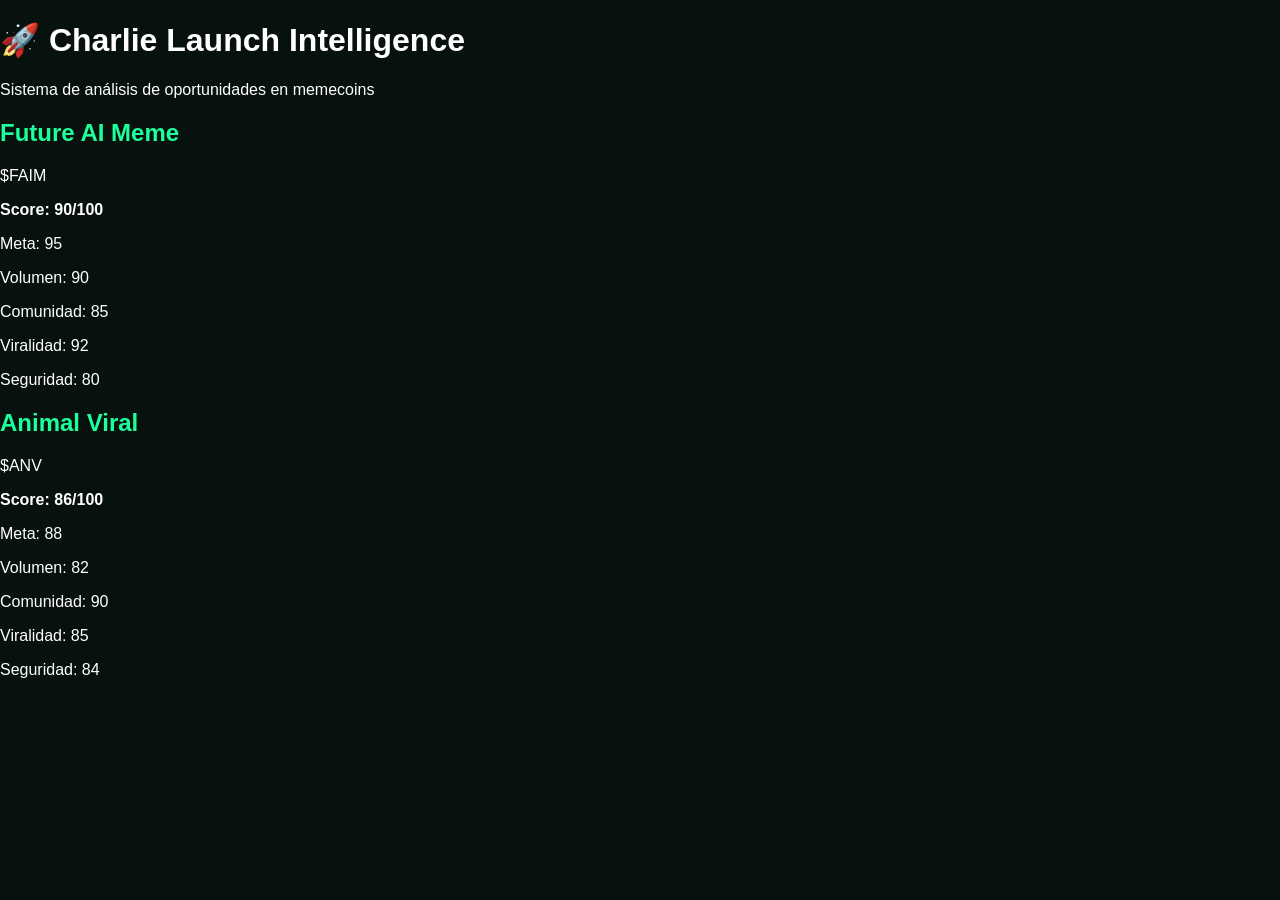
==== index.html @ dab82b5c "Rename frontend/index.html to index.html" ====
<!DOCTYPE html>
<html lang="es">
<head>
<meta charset="UTF-8">
<title>Charlie Launch Intelligence</title>
<link rel="stylesheet" href="style.css">
</head>

<body>

<h1>🚀 Charlie Launch Intelligence</h1>

<p>Sistema de análisis de oportunidades en memecoins</p>

<div id="resultado"></div>

<script src="./app.js"></script>

</body>
</html>
---- style.css ----
body {
    margin: 0;
    padding: 0;
    background: #07110d;
    color: #ffffff;
    font-family: Arial, sans-serif;
}


header {
    padding: 30px;
    text-align: center;
    border-bottom: 1px solid #1cff9b;
}


header h1 {
    color: #1cff9b;
    font-size: 38px;
}


.panel {

    margin: 25px auto;
    width: 85%;
    background: #0d1b16;
    border: 1px solid #1cff9b;
    border-radius: 15px;
    padding: 25px;

}


h2 {
    color: #1cff9b;
}


#status {

    color: #00ff88;
    font-weight: bold;

}


table {

    width: 100%;
    border-collapse: collapse;

}


th {

    background: #123326;
    padding: 15px;

}


td {

    padding: 12px;
    border-bottom: 1px solid #1c3d30;

}


footer {

    text-align:center;
    padding:30px;
    color:#888;

}
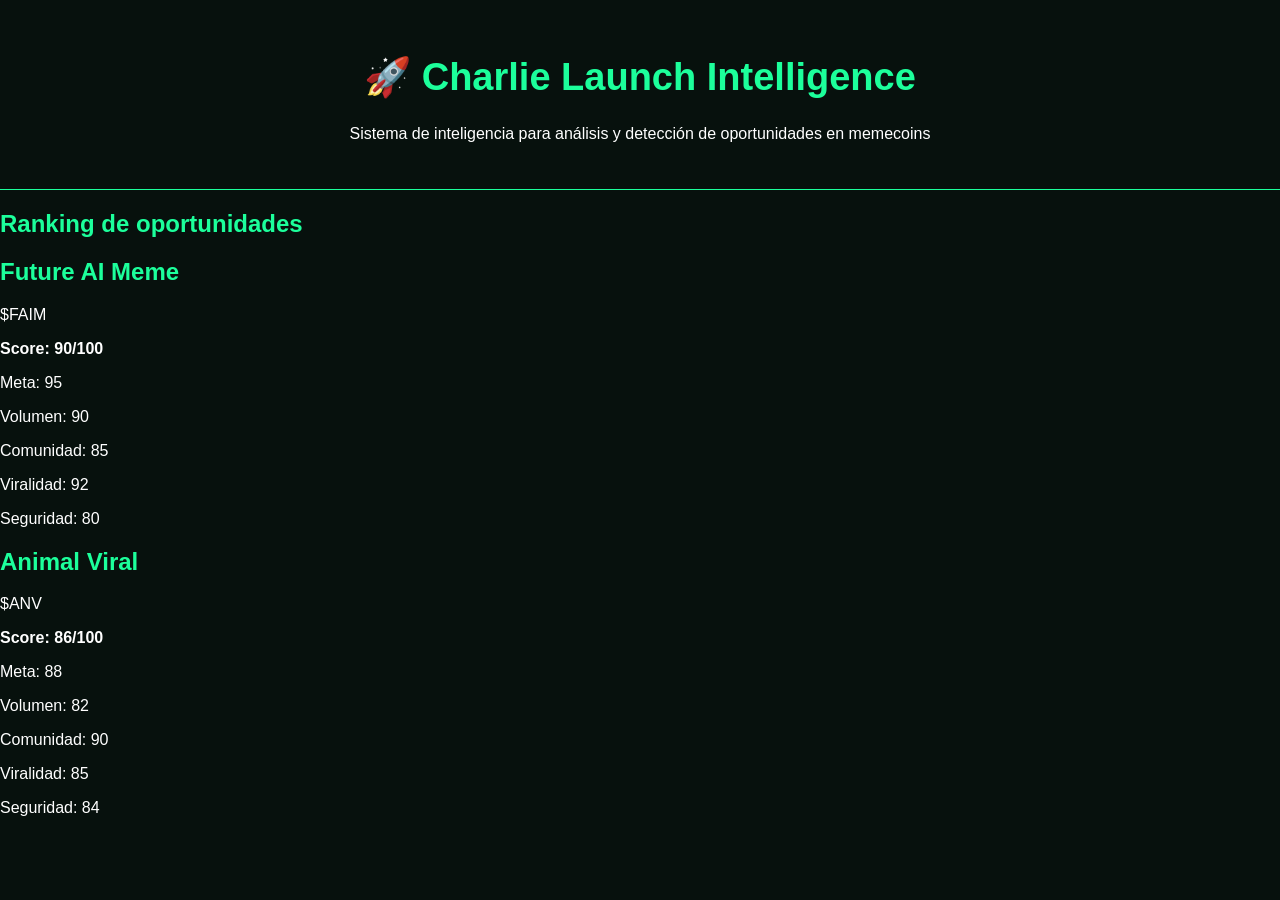
==== commit c1f93a68: "Update index.html" ====
--- a/index.html
+++ b/index.html
@@ -1,5 +1,6 @@
 <!DOCTYPE html>
 <html lang="es">
+
 <head>
 <meta charset="UTF-8">
 <title>Charlie Launch Intelligence</title>
@@ -8,13 +9,27 @@
 
 <body>
 
+<header>
 <h1>🚀 Charlie Launch Intelligence</h1>
+<p>Sistema de inteligencia para análisis y detección de oportunidades en memecoins</p>
+</header>
 
-<p>Sistema de análisis de oportunidades en memecoins</p>
+
+<main>
+
+<section class="dashboard">
+
+<h2>Ranking de oportunidades</h2>
 
 <div id="resultado"></div>
 
-<script src="./app.js"></script>
+</section>
+
+</main>
+
+
+<script src="app.js"></script>
 
 </body>
+
 </html>
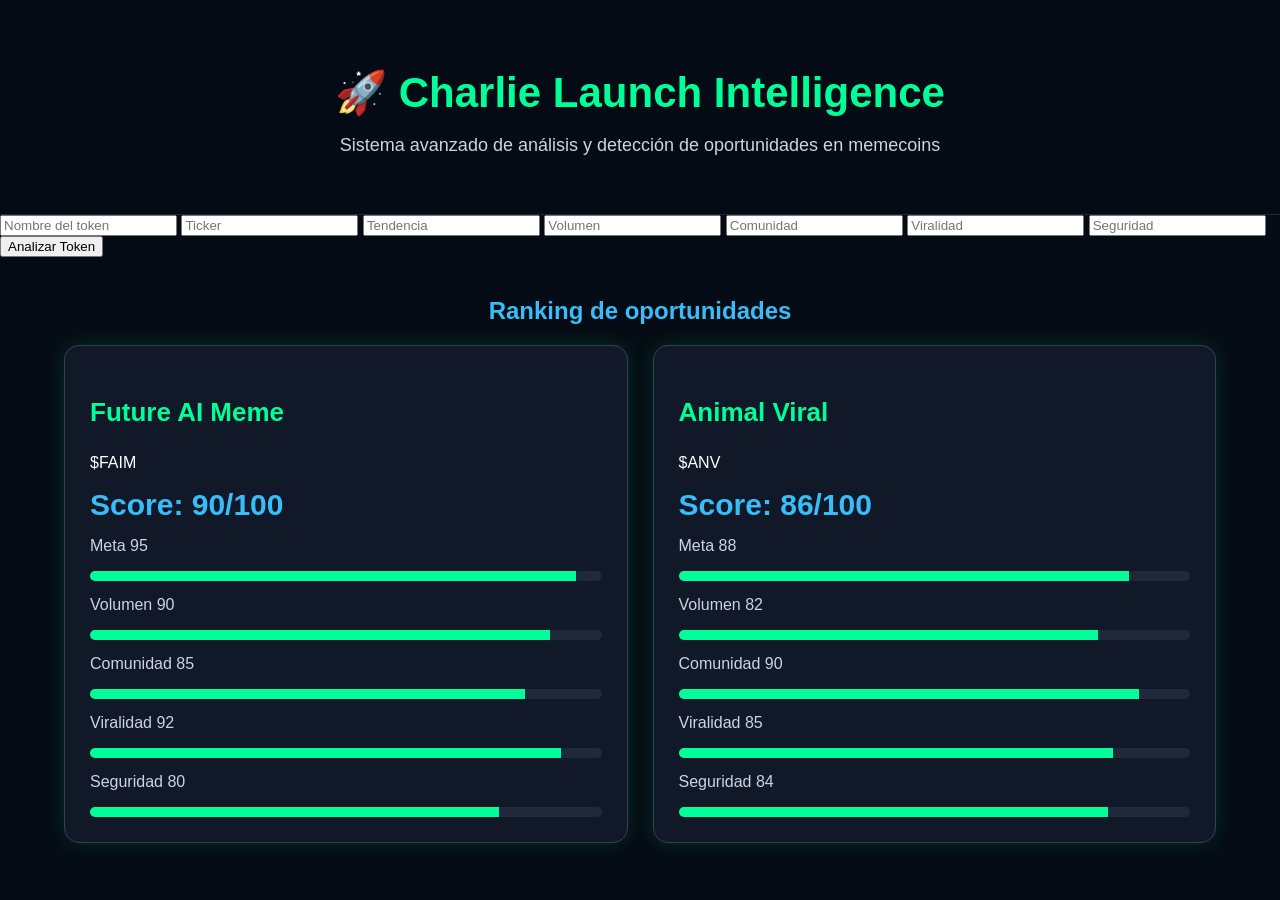
==== commit bd49d658: "Update index.html" ====
--- a/index.html
+++ b/index.html
@@ -3,33 +3,98 @@
 
 <head>
 <meta charset="UTF-8">
+<meta name="viewport" content="width=device-width, initial-scale=1.0">
+
 <title>Charlie Launch Intelligence</title>
+
 <link rel="stylesheet" href="style.css">
+
 </head>
+
 
 <body>
 
-<header>
+
+<header class="hero">
+
 <h1>🚀 Charlie Launch Intelligence</h1>
-<p>Sistema de inteligencia para análisis y detección de oportunidades en memecoins</p>
+
+<p>
+Sistema avanzado de análisis y detección de oportunidades en memecoins
+</p>
+
 </header>
 
 
-<main>
+
+<section class="controls">
+
+<input 
+id="nombre"
+placeholder="Nombre del token">
+
+
+<input 
+id="ticker"
+placeholder="Ticker">
+
+
+<input 
+id="meta"
+type="number"
+placeholder="Tendencia">
+
+
+<input 
+id="volumen"
+type="number"
+placeholder="Volumen">
+
+
+<input 
+id="comunidad"
+type="number"
+placeholder="Comunidad">
+
+
+<input 
+id="viralidad"
+type="number"
+placeholder="Viralidad">
+
+
+<input 
+id="seguridad"
+type="number"
+placeholder="Seguridad">
+
+
+<button onclick="agregarToken()">
+Analizar Token
+</button>
+
+
+</section>
+
+
+
 
 <section class="dashboard">
 
 <h2>Ranking de oportunidades</h2>
 
+
 <div id="resultado"></div>
+
 
 </section>
 
-</main>
+
 
 
 <script src="app.js"></script>
 
+
 </body>
 
 </html>
--- a/style.css
+++ b/style.css
@@ -1,78 +1,104 @@
 body {
     margin: 0;
     padding: 0;
-    background: #07110d;
-    color: #ffffff;
+    background: #050b14;
+    color: white;
     font-family: Arial, sans-serif;
 }
 
 
 header {
-    padding: 30px;
     text-align: center;
-    border-bottom: 1px solid #1cff9b;
+    padding: 40px;
+    border-bottom: 1px solid #1f2937;
 }
 
 
 header h1 {
-    color: #1cff9b;
-    font-size: 38px;
+    font-size: 42px;
+    color: #00ff99;
+    margin-bottom: 10px;
 }
 
 
-.panel {
+header p {
+    font-size: 18px;
+    color: #cbd5e1;
+}
 
-    margin: 25px auto;
-    width: 85%;
-    background: #0d1b16;
-    border: 1px solid #1cff9b;
+
+.dashboard {
+    width: 90%;
+    max-width: 1200px;
+    margin: 40px auto;
+}
+
+
+.dashboard h2 {
+    color: #38bdf8;
+    text-align: center;
+}
+
+
+#resultado {
+    display: grid;
+    grid-template-columns: repeat(auto-fit, minmax(300px,1fr));
+    gap: 25px;
+}
+
+
+.card {
+
+    background: #111827;
+    border: 1px solid #334155;
     border-radius: 15px;
     padding: 25px;
+
+    box-shadow:
+    0 0 20px rgba(0,255,153,0.15);
 
 }
 
 
-h2 {
-    color: #1cff9b;
-}
+.card h3 {
 
-
-#status {
-
-    color: #00ff88;
-    font-weight: bold;
+    color:#00ff99;
+    font-size:26px;
 
 }
 
 
-table {
+.score {
 
-    width: 100%;
-    border-collapse: collapse;
+    font-size:30px;
+    font-weight:bold;
+    color:#38bdf8;
 
 }
 
 
-th {
+.progress {
 
-    background: #123326;
-    padding: 15px;
+    background:#1e293b;
+    height:10px;
+    border-radius:10px;
+    overflow:hidden;
+    margin-top:8px;
 
 }
 
 
-td {
+.progress div {
 
-    padding: 12px;
-    border-bottom: 1px solid #1c3d30;
+    height:100%;
+    background:#00ff99;
 
 }
 
 
-footer {
+.label {
 
-    text-align:center;
-    padding:30px;
-    color:#888;
+    margin-top:15px;
+    color:#cbd5e1;
 
 }
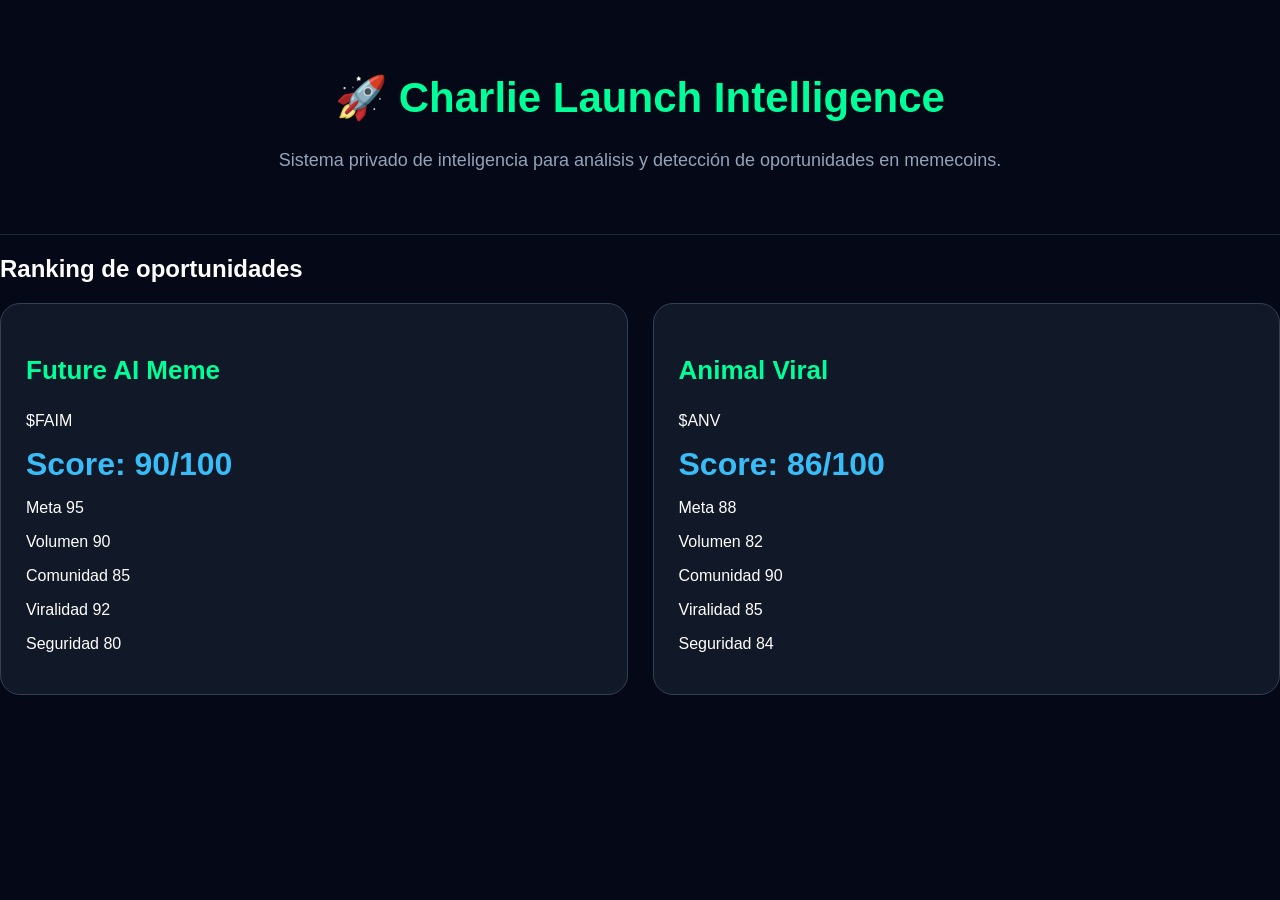
==== commit 76afbca2: "Update index.html" ====
--- a/index.html
+++ b/index.html
@@ -1,6 +1,5 @@
 <!DOCTYPE html>
 <html lang="es">
-
 <head>
 <meta charset="UTF-8">
 <meta name="viewport" content="width=device-width, initial-scale=1.0">
@@ -8,93 +7,29 @@
 <title>Charlie Launch Intelligence</title>
 
 <link rel="stylesheet" href="style.css">
-
 </head>
-
 
 <body>
 
-
 <header class="hero">
-
-<h1>🚀 Charlie Launch Intelligence</h1>
-
-<p>
-Sistema avanzado de análisis y detección de oportunidades en memecoins
-</p>
-
+    <h1>🚀 Charlie Launch Intelligence</h1>
+    <p>
+        Sistema privado de inteligencia para análisis y detección 
+        de oportunidades en memecoins.
+    </p>
 </header>
 
 
+<section class="panel">
 
-<section class="controls">
+<h2>Ranking de oportunidades</h2>
 
-<input 
-id="nombre"
-placeholder="Nombre del token">
-
-
-<input 
-id="ticker"
-placeholder="Ticker">
-
-
-<input 
-id="meta"
-type="number"
-placeholder="Tendencia">
-
-
-<input 
-id="volumen"
-type="number"
-placeholder="Volumen">
-
-
-<input 
-id="comunidad"
-type="number"
-placeholder="Comunidad">
-
-
-<input 
-id="viralidad"
-type="number"
-placeholder="Viralidad">
-
-
-<input 
-id="seguridad"
-type="number"
-placeholder="Seguridad">
-
-
-<button onclick="agregarToken()">
-Analizar Token
-</button>
-
+<div id="resultado"></div>
 
 </section>
 
 
-
-
-<section class="dashboard">
-
-<h2>Ranking de oportunidades</h2>
-
-
-<div id="resultado"></div>
-
-
-</section>
-
-
-
-
 <script src="app.js"></script>
 
-
 </body>
-
 </html>
--- a/style.css
+++ b/style.css
@@ -1,104 +1,241 @@
-body {
-    margin: 0;
-    padding: 0;
-    background: #050b14;
-    color: white;
-    font-family: Arial, sans-serif;
-}
-
-
-header {
-    text-align: center;
-    padding: 40px;
-    border-bottom: 1px solid #1f2937;
-}
-
-
-header h1 {
-    font-size: 42px;
-    color: #00ff99;
-    margin-bottom: 10px;
-}
-
-
-header p {
-    font-size: 18px;
-    color: #cbd5e1;
-}
-
-
-.dashboard {
-    width: 90%;
-    max-width: 1200px;
-    margin: 40px auto;
-}
-
-
-.dashboard h2 {
-    color: #38bdf8;
-    text-align: center;
-}
-
-
-#resultado {
-    display: grid;
-    grid-template-columns: repeat(auto-fit, minmax(300px,1fr));
-    gap: 25px;
-}
-
-
-.card {
-
-    background: #111827;
-    border: 1px solid #334155;
-    border-radius: 15px;
-    padding: 25px;
-
-    box-shadow:
-    0 0 20px rgba(0,255,153,0.15);
-
-}
-
-
-.card h3 {
-
-    color:#00ff99;
-    font-size:26px;
-
-}
-
-
-.score {
-
-    font-size:30px;
-    font-weight:bold;
-    color:#38bdf8;
-
-}
-
-
-.progress {
-
-    background:#1e293b;
-    height:10px;
-    border-radius:10px;
-    overflow:hidden;
-    margin-top:8px;
-
-}
-
-
-.progress div {
-
-    height:100%;
-    background:#00ff99;
-
-}
-
-
-.label {
-
-    margin-top:15px;
-    color:#cbd5e1;
-
-}
+*{
+box-sizing:border-box;
+}
+
+
+body{
+
+margin:0;
+padding:0;
+
+background:#050816;
+
+color:white;
+
+font-family:
+Arial,
+sans-serif;
+
+}
+
+
+
+.hero{
+
+text-align:center;
+
+padding:45px;
+
+border-bottom:
+1px solid #1e293b;
+
+}
+
+
+
+.hero h1{
+
+font-size:42px;
+
+color:#00ff99;
+
+}
+
+
+
+.hero p{
+
+color:#94a3b8;
+
+font-size:18px;
+
+}
+
+
+
+.controls{
+
+width:90%;
+
+max-width:1200px;
+
+margin:30px auto;
+
+display:grid;
+
+grid-template-columns:
+repeat(auto-fit,minmax(180px,1fr));
+
+gap:15px;
+
+}
+
+
+
+.controls input{
+
+background:#111827;
+
+border:1px solid #334155;
+
+color:white;
+
+padding:14px;
+
+border-radius:10px;
+
+}
+
+
+
+.controls button{
+
+background:#00ff99;
+
+border:none;
+
+border-radius:10px;
+
+font-weight:bold;
+
+cursor:pointer;
+
+}
+
+
+
+.dashboard{
+
+width:90%;
+
+max-width:1200px;
+
+margin:auto;
+
+}
+
+
+
+.dashboard h2{
+
+text-align:center;
+
+color:#38bdf8;
+
+}
+
+
+
+#resultado{
+
+display:grid;
+
+grid-template-columns:
+repeat(auto-fit,minmax(320px,1fr));
+
+gap:25px;
+
+}
+
+
+
+.card{
+
+background:#111827;
+
+border:1px solid #334155;
+
+border-radius:20px;
+
+padding:25px;
+
+}
+
+
+
+.card h3{
+
+color:#00ff99;
+
+font-size:26px;
+
+}
+
+
+
+.score{
+
+font-size:32px;
+
+font-weight:bold;
+
+color:#38bdf8;
+
+}
+
+
+
+.estado{
+
+padding:8px;
+
+border-radius:8px;
+
+display:inline-block;
+
+margin:10px 0;
+
+font-weight:bold;
+
+}
+
+
+
+.alta{
+
+background:#065f46;
+
+}
+
+
+
+.media{
+
+background:#854d0e;
+
+}
+
+
+
+.riesgo{
+
+background:#991b1b;
+
+}
+
+
+
+.barra{
+
+height:12px;
+
+background:#1e293b;
+
+border-radius:20px;
+
+overflow:hidden;
+
+margin-bottom:12px;
+
+}
+
+
+
+.barra div{
+
+height:100%;
+
+background:#00ff99;
+
+}
+
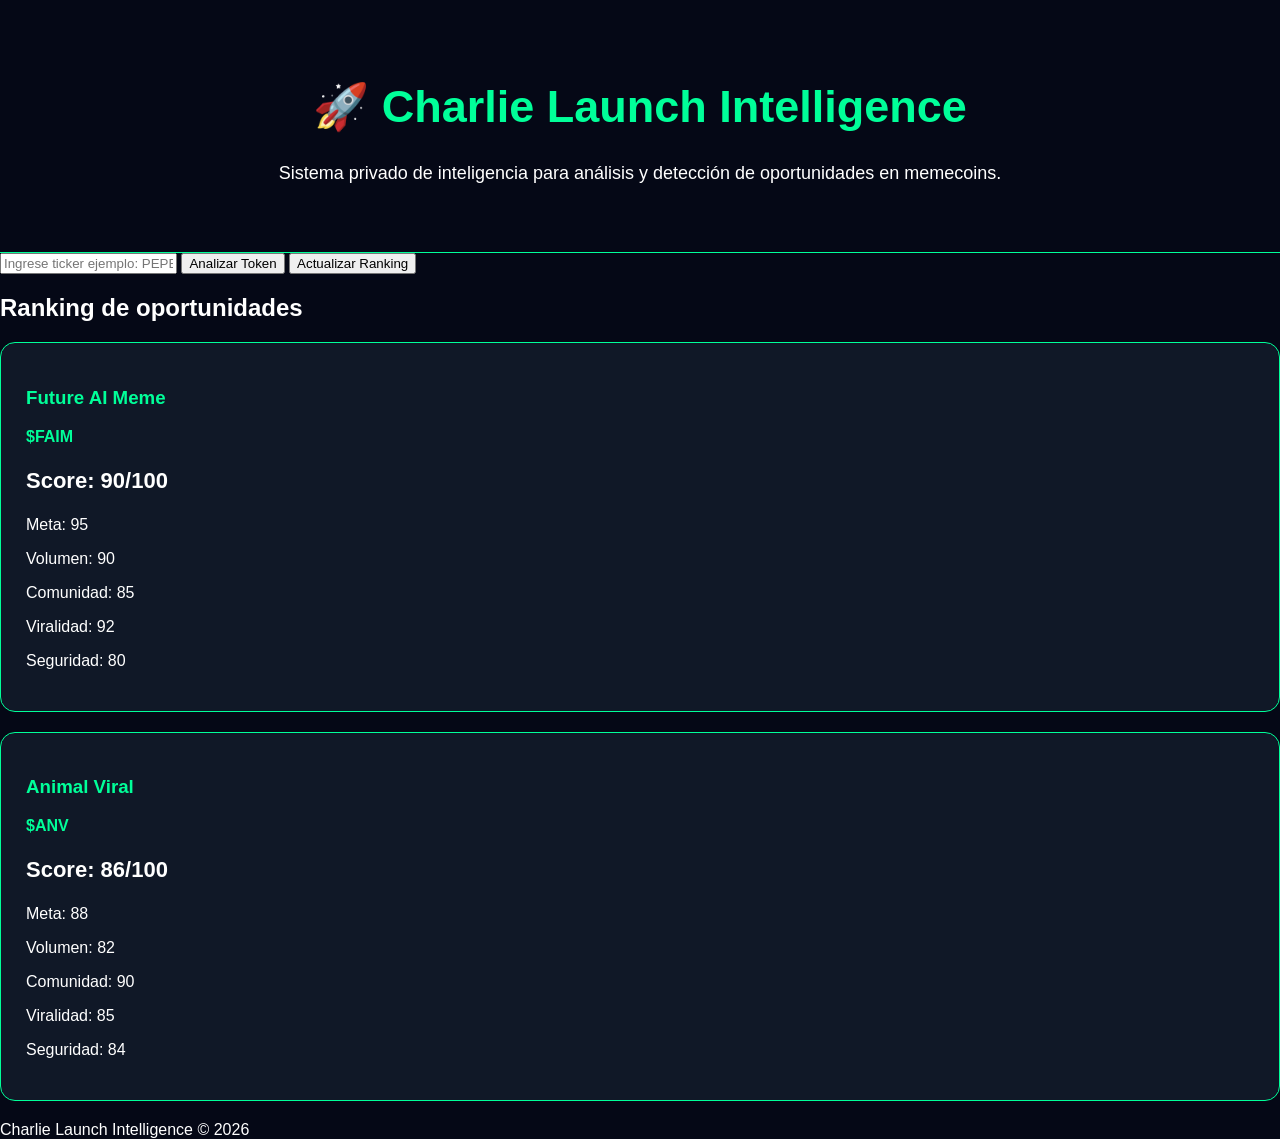
==== commit e4a48fe5: "Update index.html" ====
--- a/index.html
+++ b/index.html
@@ -7,26 +7,54 @@
 <title>Charlie Launch Intelligence</title>
 
 <link rel="stylesheet" href="style.css">
+
 </head>
 
 <body>
 
 <header class="hero">
-    <h1>🚀 Charlie Launch Intelligence</h1>
-    <p>
-        Sistema privado de inteligencia para análisis y detección 
-        de oportunidades en memecoins.
-    </p>
+
+<h1>🚀 Charlie Launch Intelligence</h1>
+
+<p>
+Sistema privado de inteligencia para análisis y detección de oportunidades en memecoins.
+</p>
+
 </header>
 
 
-<section class="panel">
+<section class="dashboard">
+
+
+<div class="search">
+
+<input id="tickerInput" placeholder="Ingrese ticker ejemplo: PEPE">
+
+<button onclick="analizarNuevoToken()">
+Analizar Token
+</button>
+
+<button onclick="actualizarRanking()">
+Actualizar Ranking
+</button>
+
+</div>
+
 
 <h2>Ranking de oportunidades</h2>
 
+
 <div id="resultado"></div>
 
+
 </section>
+
+
+<footer>
+
+Charlie Launch Intelligence © 2026
+
+</footer>
 
 
 <script src="app.js"></script>
--- a/style.css
+++ b/style.css
@@ -1,20 +1,17 @@
 *{
-box-sizing:border-box;
+    box-sizing:border-box;
 }
 
 
 body{
 
-margin:0;
-padding:0;
+    margin:0;
+    padding:0;
 
-background:#050816;
+    background:#050816;
+    color:white;
 
-color:white;
-
-font-family:
-Arial,
-sans-serif;
+    font-family:Arial, sans-serif;
 
 }
 
@@ -22,118 +19,43 @@
 
 .hero{
 
-text-align:center;
+    text-align:center;
 
-padding:45px;
+    padding:50px;
 
-border-bottom:
-1px solid #1e293b;
+    border-bottom:1px solid #00ff99;
+
+}
+
+
+.hero h1{
+
+    color:#00ff99;
+
+    font-size:45px;
+
+}
+
+
+.hero p{
+
+    font-size:18px;
 
 }
 
 
 
-.hero h1{
+.panel{
 
-font-size:42px;
-
-color:#00ff99;
+    padding:40px;
 
 }
 
 
 
-.hero p{
+.panel h2{
 
-color:#94a3b8;
-
-font-size:18px;
-
-}
-
-
-
-.controls{
-
-width:90%;
-
-max-width:1200px;
-
-margin:30px auto;
-
-display:grid;
-
-grid-template-columns:
-repeat(auto-fit,minmax(180px,1fr));
-
-gap:15px;
-
-}
-
-
-
-.controls input{
-
-background:#111827;
-
-border:1px solid #334155;
-
-color:white;
-
-padding:14px;
-
-border-radius:10px;
-
-}
-
-
-
-.controls button{
-
-background:#00ff99;
-
-border:none;
-
-border-radius:10px;
-
-font-weight:bold;
-
-cursor:pointer;
-
-}
-
-
-
-.dashboard{
-
-width:90%;
-
-max-width:1200px;
-
-margin:auto;
-
-}
-
-
-
-.dashboard h2{
-
-text-align:center;
-
-color:#38bdf8;
-
-}
-
-
-
-#resultado{
-
-display:grid;
-
-grid-template-columns:
-repeat(auto-fit,minmax(320px,1fr));
-
-gap:25px;
+    color:#00ff99;
 
 }
 
@@ -141,13 +63,15 @@
 
 .card{
 
-background:#111827;
+    background:#101827;
 
-border:1px solid #334155;
+    border:1px solid #00ff99;
 
-border-radius:20px;
+    border-radius:15px;
 
-padding:25px;
+    padding:25px;
+
+    margin-bottom:20px;
 
 }
 
@@ -155,9 +79,7 @@
 
 .card h3{
 
-color:#00ff99;
-
-font-size:26px;
+    color:#00ff99;
 
 }
 
@@ -165,77 +87,18 @@
 
 .score{
 
-font-size:32px;
+    font-size:22px;
 
-font-weight:bold;
-
-color:#38bdf8;
+    font-weight:bold;
 
 }
 
 
 
-.estado{
+.badge{
 
-padding:8px;
+    color:#00ff99;
 
-border-radius:8px;
-
-display:inline-block;
-
-margin:10px 0;
-
-font-weight:bold;
+    font-weight:bold;
 
 }
-
-
-
-.alta{
-
-background:#065f46;
-
-}
-
-
-
-.media{
-
-background:#854d0e;
-
-}
-
-
-
-.riesgo{
-
-background:#991b1b;
-
-}
-
-
-
-.barra{
-
-height:12px;
-
-background:#1e293b;
-
-border-radius:20px;
-
-overflow:hidden;
-
-margin-bottom:12px;
-
-}
-
-
-
-.barra div{
-
-height:100%;
-
-background:#00ff99;
-
-}
-
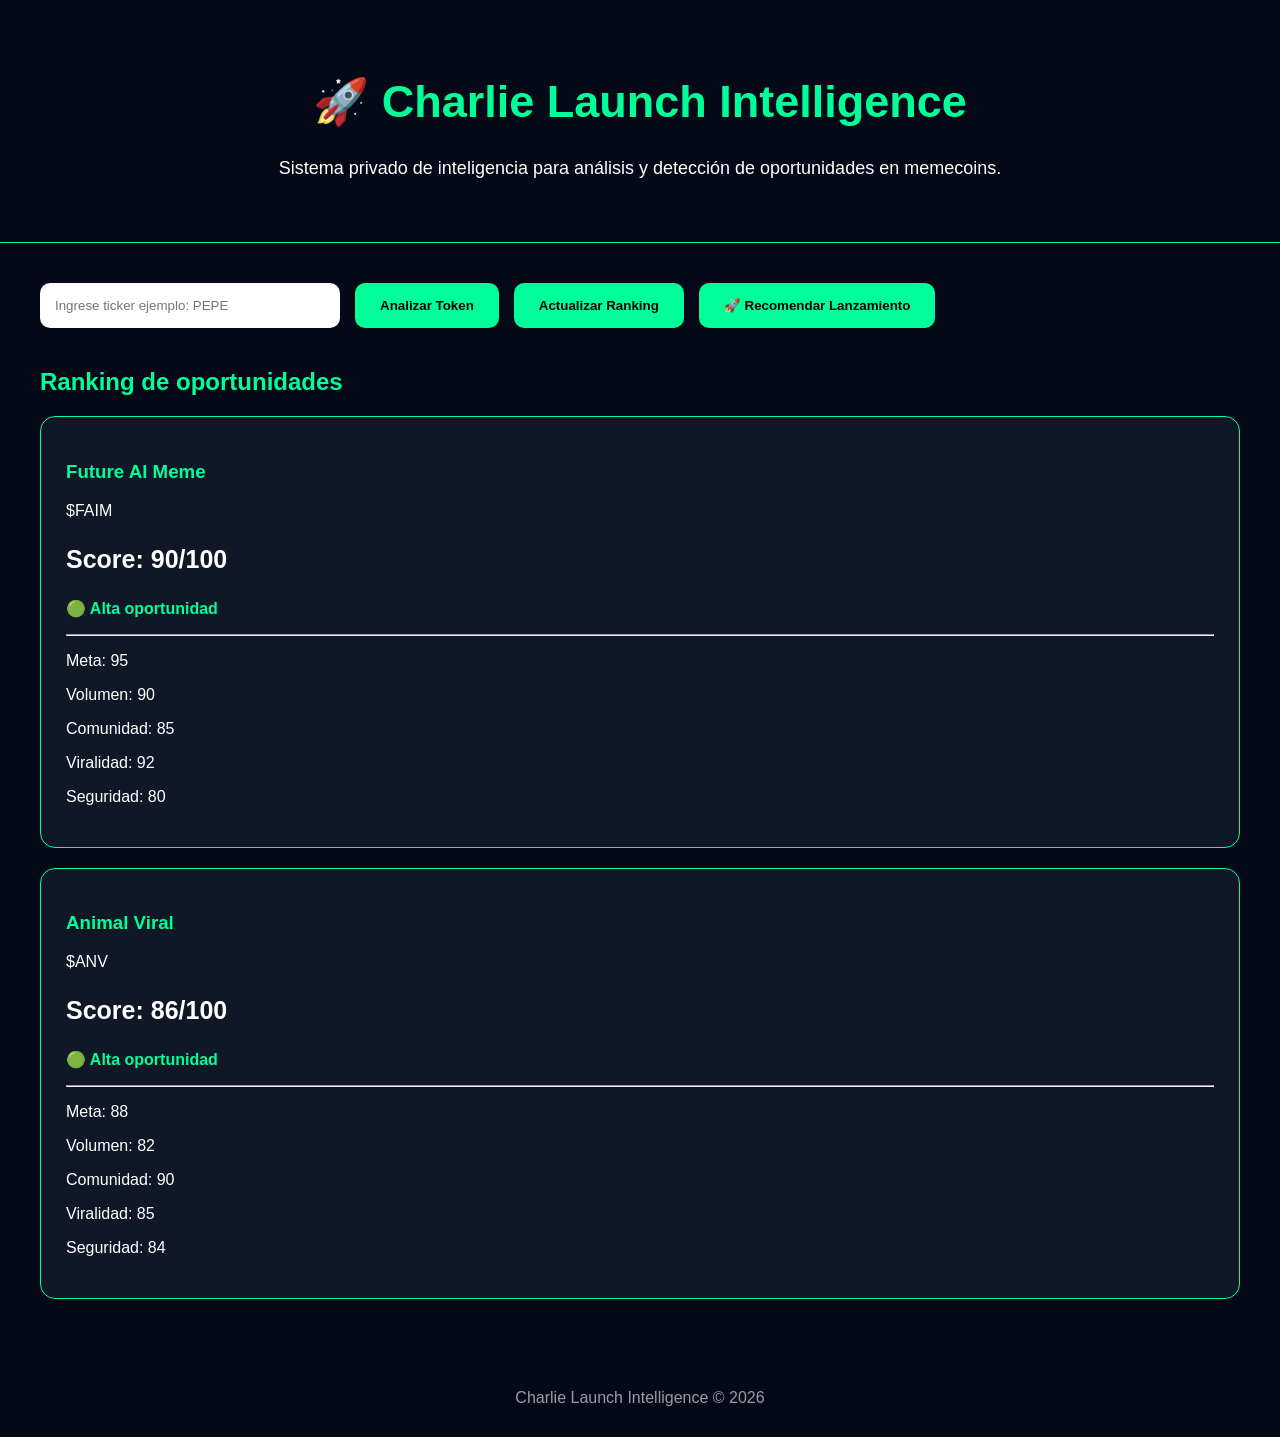
==== commit c218978e: "Update index.html" ====
--- a/index.html
+++ b/index.html
@@ -1,6 +1,8 @@
 <!DOCTYPE html>
 <html lang="es">
+
 <head>
+
 <meta charset="UTF-8">
 <meta name="viewport" content="width=device-width, initial-scale=1.0">
 
@@ -10,7 +12,9 @@
 
 </head>
 
+
 <body>
+
 
 <header class="hero">
 
@@ -23,22 +27,39 @@
 </header>
 
 
+
 <section class="dashboard">
 
 
 <div class="search">
 
-<input id="tickerInput" placeholder="Ingrese ticker ejemplo: PEPE">
+
+<input 
+id="tickerInput"
+placeholder="Ingrese ticker ejemplo: PEPE">
+
 
 <button onclick="analizarNuevoToken()">
 Analizar Token
 </button>
 
+
 <button onclick="actualizarRanking()">
 Actualizar Ranking
 </button>
 
+
+<button onclick="recomendarLanzamiento()">
+🚀 Recomendar Lanzamiento
+</button>
+
+
 </div>
+
+
+
+<div id="recomendacion"></div>
+
 
 
 <h2>Ranking de oportunidades</h2>
@@ -50,6 +71,7 @@
 </section>
 
 
+
 <footer>
 
 Charlie Launch Intelligence © 2026
@@ -57,7 +79,10 @@
 </footer>
 
 
+
 <script src="app.js"></script>
 
+
 </body>
+
 </html>
--- a/style.css
+++ b/style.css
@@ -1,61 +1,112 @@
 *{
-    box-sizing:border-box;
+box-sizing:border-box;
 }
 
 
 body{
 
-    margin:0;
-    padding:0;
+margin:0;
+padding:0;
 
-    background:#050816;
-    color:white;
+background:#050816;
 
-    font-family:Arial, sans-serif;
+color:white;
+
+font-family:Arial,sans-serif;
 
 }
 
 
-
 .hero{
 
-    text-align:center;
+text-align:center;
 
-    padding:50px;
+padding:45px;
 
-    border-bottom:1px solid #00ff99;
+border-bottom:1px solid #00ff99;
 
 }
 
 
 .hero h1{
 
-    color:#00ff99;
+font-size:45px;
 
-    font-size:45px;
+color:#00ff99;
 
 }
 
 
 .hero p{
 
-    font-size:18px;
+font-size:18px;
 
 }
 
 
 
-.panel{
+.dashboard{
 
-    padding:40px;
+padding:40px;
+
+}
+
+
+.search{
+
+display:flex;
+
+gap:15px;
+
+margin-bottom:40px;
 
 }
 
 
 
-.panel h2{
+input{
 
-    color:#00ff99;
+padding:15px;
+
+width:300px;
+
+border-radius:10px;
+
+border:none;
+
+}
+
+
+
+button{
+
+padding:15px 25px;
+
+background:#00ff99;
+
+border:none;
+
+border-radius:10px;
+
+font-weight:bold;
+
+cursor:pointer;
+
+}
+
+
+
+button:hover{
+
+background:white;
+
+}
+
+
+
+h2{
+
+color:#00ff99;
 
 }
 
@@ -63,15 +114,15 @@
 
 .card{
 
-    background:#101827;
+background:#101827;
 
-    border:1px solid #00ff99;
+border:1px solid #00ff99;
 
-    border-radius:15px;
+border-radius:15px;
 
-    padding:25px;
+padding:25px;
 
-    margin-bottom:20px;
+margin:20px 0;
 
 }
 
@@ -79,7 +130,7 @@
 
 .card h3{
 
-    color:#00ff99;
+color:#00ff99;
 
 }
 
@@ -87,18 +138,47 @@
 
 .score{
 
-    font-size:22px;
+font-size:25px;
 
-    font-weight:bold;
+font-weight:bold;
 
 }
 
 
 
-.badge{
+.high{
 
-    color:#00ff99;
+color:#00ff99;
 
-    font-weight:bold;
+font-weight:bold;
 
 }
+
+
+.medium{
+
+color:#ffd700;
+
+font-weight:bold;
+
+}
+
+
+.low{
+
+color:#ff5555;
+
+font-weight:bold;
+
+}
+
+
+footer{
+
+text-align:center;
+
+padding:30px;
+
+opacity:.6;
+
+}
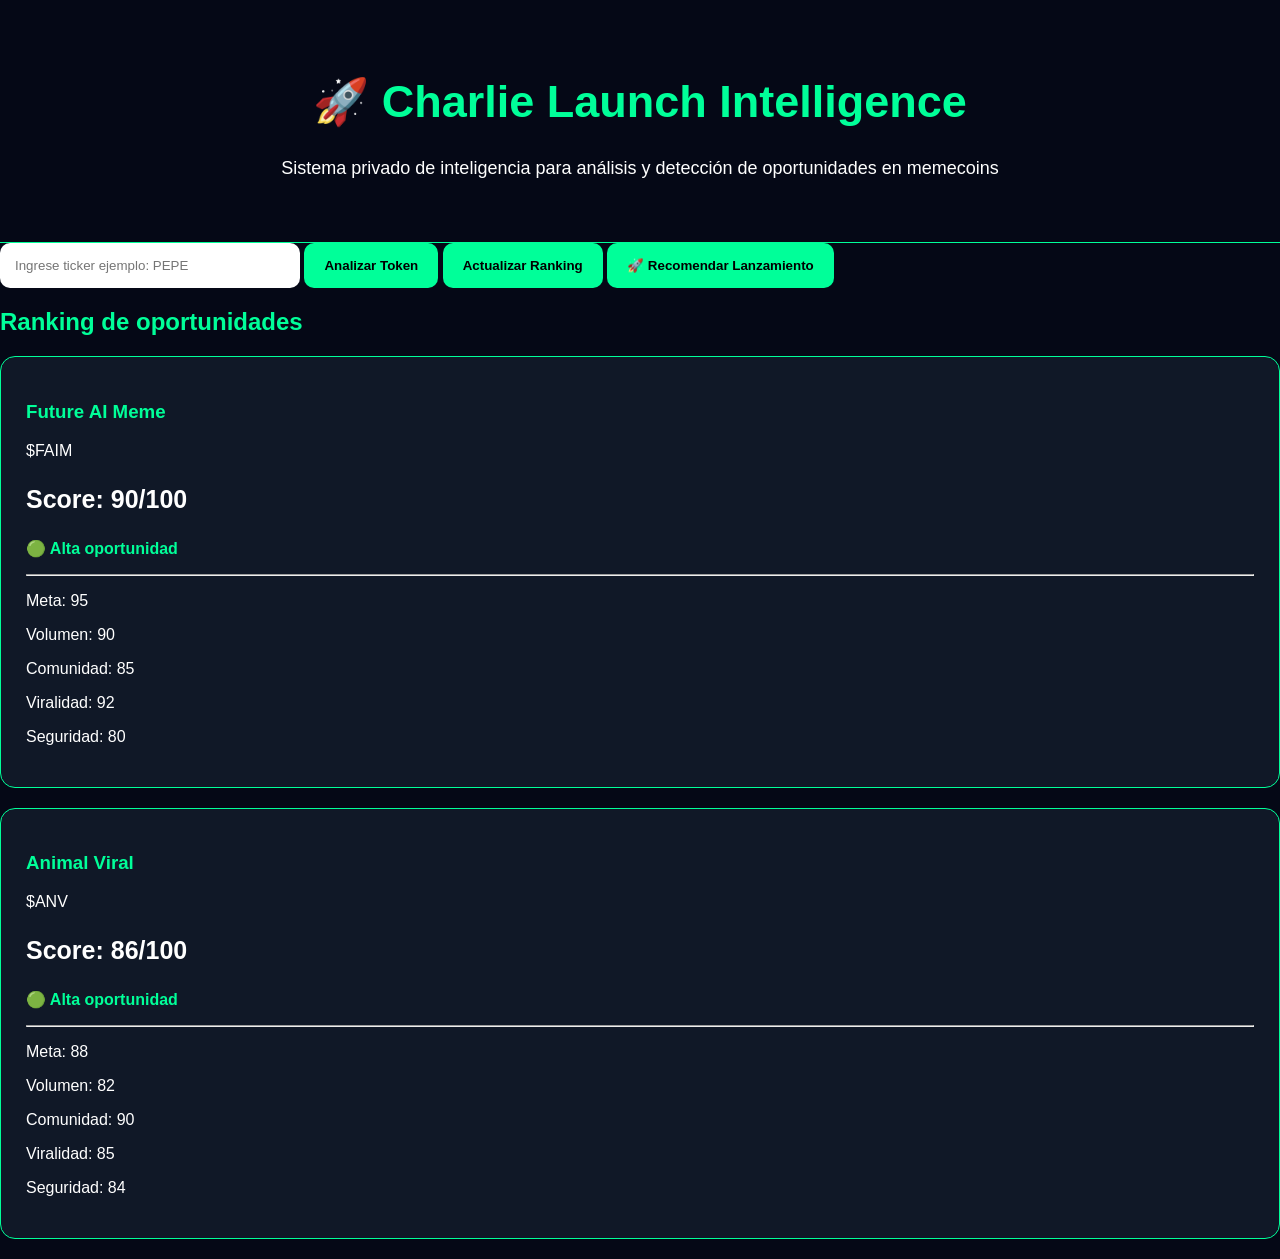
==== commit 58cb5f7c: "Update index.html" ====
--- a/index.html
+++ b/index.html
@@ -1,8 +1,6 @@
 <!DOCTYPE html>
 <html lang="es">
-
 <head>
-
 <meta charset="UTF-8">
 <meta name="viewport" content="width=device-width, initial-scale=1.0">
 
@@ -12,77 +10,53 @@
 
 </head>
 
-
 <body>
-
 
 <header class="hero">
 
 <h1>🚀 Charlie Launch Intelligence</h1>
 
 <p>
-Sistema privado de inteligencia para análisis y detección de oportunidades en memecoins.
+Sistema privado de inteligencia para análisis y detección de oportunidades en memecoins
 </p>
 
 </header>
 
 
+<section class="control">
 
-<section class="dashboard">
+<input id="ticker" placeholder="Ingrese ticker ejemplo: PEPE">
 
-
-<div class="search">
-
-
-<input 
-id="tickerInput"
-placeholder="Ingrese ticker ejemplo: PEPE">
-
-
-<button onclick="analizarNuevoToken()">
+<button onclick="analizarToken()">
 Analizar Token
 </button>
-
 
 <button onclick="actualizarRanking()">
 Actualizar Ranking
 </button>
 
-
 <button onclick="recomendarLanzamiento()">
 🚀 Recomendar Lanzamiento
 </button>
 
+</section>
 
-</div>
 
+
+<section>
+
+<h2>Ranking de oportunidades</h2>
+
+<div id="resultado"></div>
 
 
 <div id="recomendacion"></div>
 
 
-
-<h2>Ranking de oportunidades</h2>
-
-
-<div id="resultado"></div>
-
-
 </section>
-
-
-
-<footer>
-
-Charlie Launch Intelligence © 2026
-
-</footer>
-
 
 
 <script src="app.js"></script>
 
-
 </body>
-
 </html>
--- a/style.css
+++ b/style.css
@@ -1,11 +1,15 @@
 *{
+
 box-sizing:border-box;
-}
+
+}
+
 
 
 body{
 
 margin:0;
+
 padding:0;
 
 background:#050816;
@@ -17,6 +21,7 @@
 }
 
 
+
 .hero{
 
 text-align:center;
@@ -28,6 +33,7 @@
 }
 
 
+
 .hero h1{
 
 font-size:45px;
@@ -37,6 +43,7 @@
 }
 
 
+
 .hero p{
 
 font-size:18px;
@@ -52,13 +59,16 @@
 }
 
 
+
 .search{
 
 display:flex;
 
 gap:15px;
 
-margin-bottom:40px;
+flex-wrap:wrap;
+
+margin-bottom:30px;
 
 }
 
@@ -80,7 +90,7 @@
 
 button{
 
-padding:15px 25px;
+padding:15px 20px;
 
 background:#00ff99;
 
@@ -173,6 +183,57 @@
 }
 
 
+
+.recomendacion{
+
+margin:30px 0;
+
+padding:25px;
+
+background:#101827;
+
+border-radius:15px;
+
+border:1px solid #00ff99;
+
+font-size:22px;
+
+text-align:center;
+
+}
+
+
+
+.recomendado{
+
+color:#00ff99;
+
+font-weight:bold;
+
+}
+
+
+
+.espera{
+
+color:#ffd700;
+
+font-weight:bold;
+
+}
+
+
+
+.no-recomendado{
+
+color:#ff5555;
+
+font-weight:bold;
+
+}
+
+
+
 footer{
 
 text-align:center;
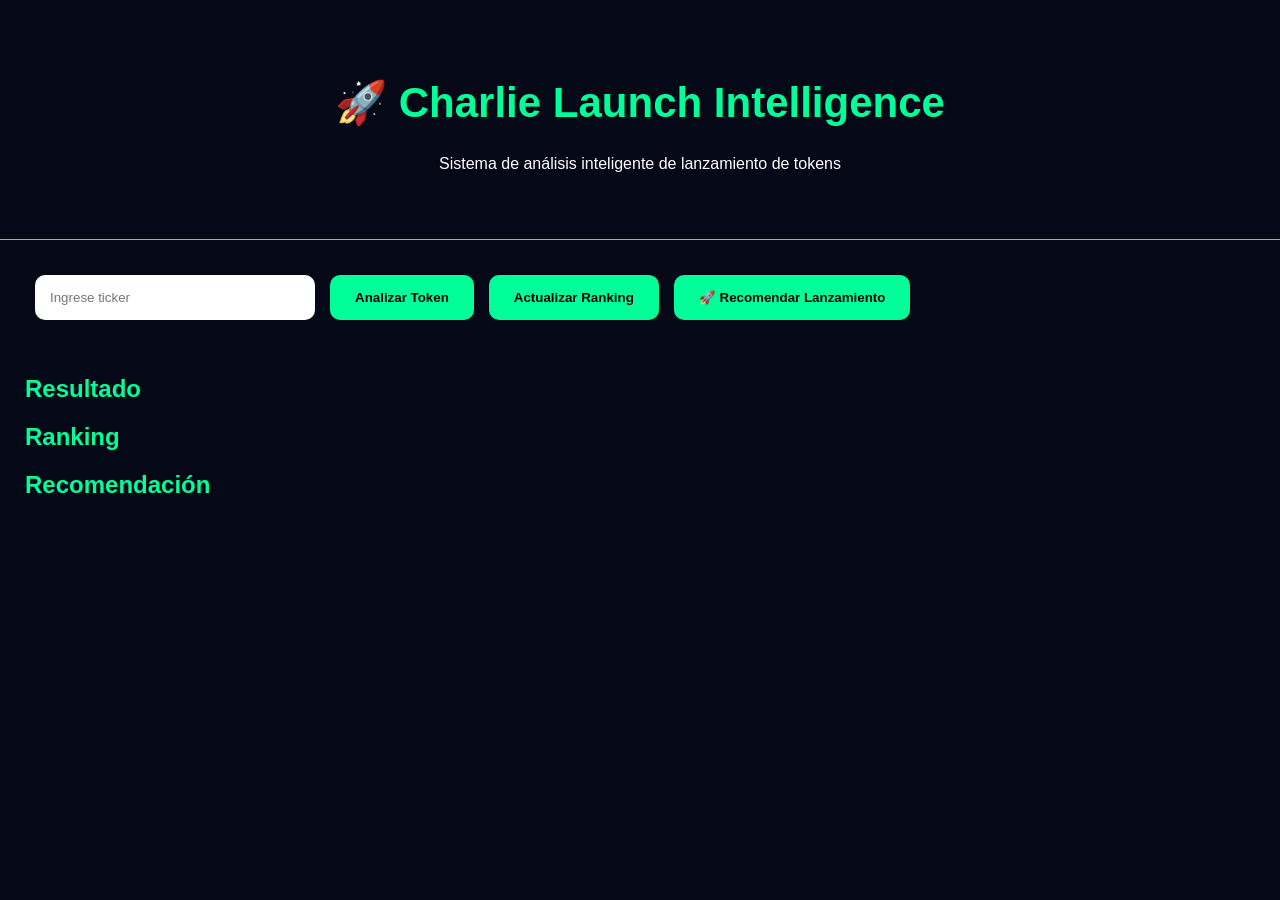
==== commit 9c6fc203: "Update index.html" ====
--- a/index.html
+++ b/index.html
@@ -1,6 +1,8 @@
 <!DOCTYPE html>
 <html lang="es">
+
 <head>
+
 <meta charset="UTF-8">
 <meta name="viewport" content="width=device-width, initial-scale=1.0">
 
@@ -10,34 +12,44 @@
 
 </head>
 
+
 <body>
+
 
 <header class="hero">
 
 <h1>🚀 Charlie Launch Intelligence</h1>
 
 <p>
-Sistema privado de inteligencia para análisis y detección de oportunidades en memecoins
+Sistema de análisis inteligente de lanzamiento de tokens
 </p>
 
 </header>
 
 
+
 <section class="control">
 
-<input id="ticker" placeholder="Ingrese ticker ejemplo: PEPE">
+
+<input 
+id="ticker"
+placeholder="Ingrese ticker">
+
 
 <button onclick="analizarToken()">
 Analizar Token
 </button>
 
+
 <button onclick="actualizarRanking()">
 Actualizar Ranking
 </button>
 
+
 <button onclick="recomendarLanzamiento()">
 🚀 Recomendar Lanzamiento
 </button>
+
 
 </section>
 
@@ -45,10 +57,17 @@
 
 <section>
 
-<h2>Ranking de oportunidades</h2>
+<h2>Resultado</h2>
 
 <div id="resultado"></div>
 
+
+<h2>Ranking</h2>
+
+<div id="ranking"></div>
+
+
+<h2>Recomendación</h2>
 
 <div id="recomendacion"></div>
 
@@ -56,7 +75,10 @@
 </section>
 
 
+
 <script src="app.js"></script>
 
+
 </body>
+
 </html>
--- a/style.css
+++ b/style.css
@@ -1,9 +1,6 @@
 *{
-
 box-sizing:border-box;
-
 }
-
 
 
 body{
@@ -26,59 +23,39 @@
 
 text-align:center;
 
-padding:45px;
+padding:50px;
 
 border-bottom:1px solid #00ff99;
 
 }
 
 
-
 .hero h1{
 
-font-size:45px;
+color:#00ff99;
 
-color:#00ff99;
+font-size:42px;
 
 }
 
 
 
-.hero p{
+.control{
 
-font-size:18px;
-
-}
-
-
-
-.dashboard{
-
-padding:40px;
-
-}
-
-
-
-.search{
+padding:35px;
 
 display:flex;
 
 gap:15px;
 
-flex-wrap:wrap;
-
-margin-bottom:30px;
-
 }
-
 
 
 input{
 
 padding:15px;
 
-width:300px;
+width:280px;
 
 border-radius:10px;
 
@@ -90,7 +67,7 @@
 
 button{
 
-padding:15px 20px;
+padding:15px 25px;
 
 background:#00ff99;
 
@@ -106,17 +83,11 @@
 
 
 
-button:hover{
-
-background:white;
-
-}
-
-
-
 h2{
 
 color:#00ff99;
+
+padding-left:25px;
 
 }
 
@@ -124,15 +95,15 @@
 
 .card{
 
-background:#101827;
+margin:25px;
+
+padding:25px;
+
+background:#111827;
 
 border:1px solid #00ff99;
 
 border-radius:15px;
-
-padding:25px;
-
-margin:20px 0;
 
 }
 
@@ -146,100 +117,44 @@
 
 
 
-.score{
+.recomendacion{
 
-font-size:25px;
+margin:30px;
 
-font-weight:bold;
+padding:30px;
+
+border-radius:15px;
+
+font-size:18px;
 
 }
 
 
 
-.high{
+.verde{
 
-color:#00ff99;
+border:3px solid #00ff99;
 
-font-weight:bold;
-
-}
-
-
-.medium{
-
-color:#ffd700;
-
-font-weight:bold;
-
-}
-
-
-.low{
-
-color:#ff5555;
-
-font-weight:bold;
+background:#062b1c;
 
 }
 
 
 
-.recomendacion{
+.amarillo{
 
-margin:30px 0;
+border:3px solid yellow;
 
-padding:25px;
-
-background:#101827;
-
-border-radius:15px;
-
-border:1px solid #00ff99;
-
-font-size:22px;
-
-text-align:center;
+background:#332b00;
 
 }
 
 
 
-.recomendado{
+.rojo{
 
-color:#00ff99;
+border:3px solid red;
 
-font-weight:bold;
+background:#330000;
 
 }
-
-
-
-.espera{
-
-color:#ffd700;
-
-font-weight:bold;
-
-}
-
-
-
-.no-recomendado{
-
-color:#ff5555;
-
-font-weight:bold;
-
-}
-
-
-
-footer{
-
-text-align:center;
-
-padding:30px;
-
-opacity:.6;
-
-}
